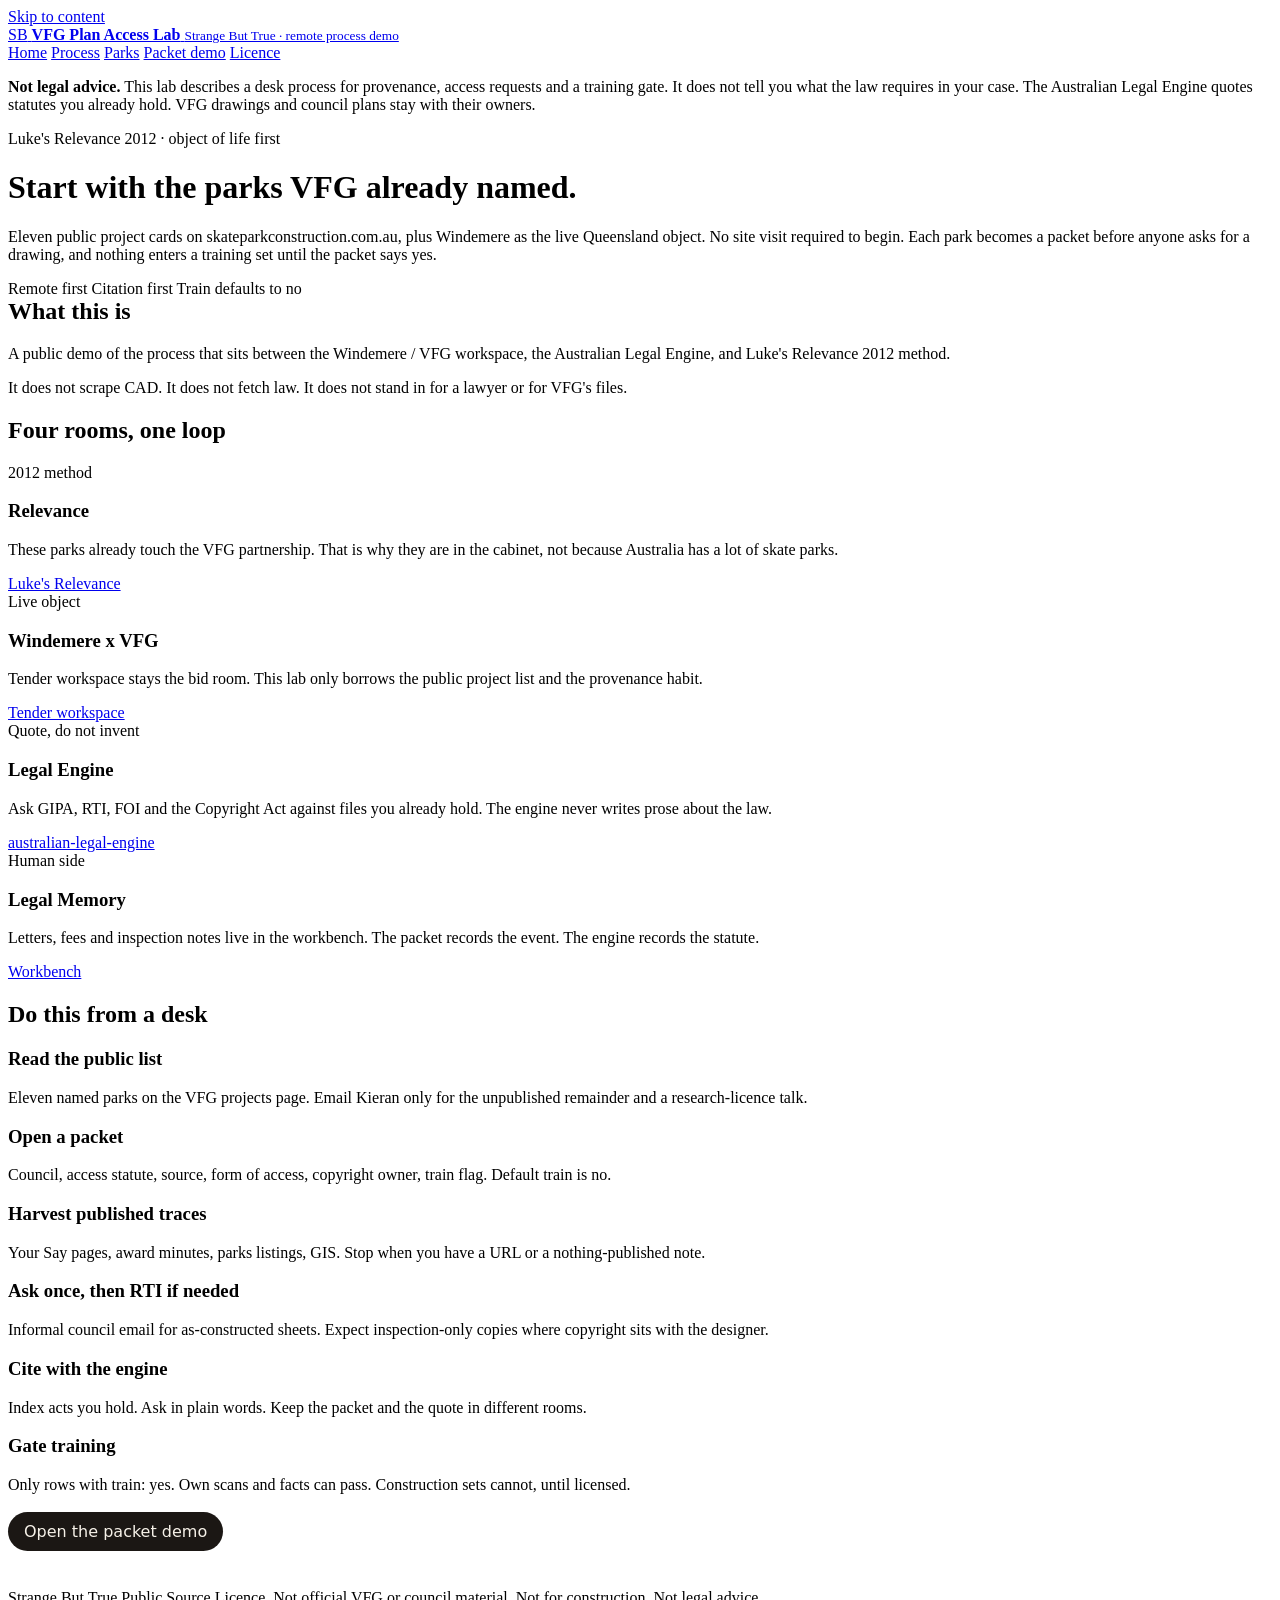
==== index.html @ 749d4e9e "Add home page" ====
<!doctype html>
<html lang="en-AU">
<head>
  <meta charset="utf-8">
  <meta name="viewport" content="width=device-width, initial-scale=1">
  <title>VFG Plan Access Lab | Strange But True</title>
  <meta name="description" content="Remote-first process for collecting Australian skate park plan provenance, starting from the VFG public projects list. Not legal advice.">
  <link rel="stylesheet" href="assets/css/style.css">
</head>
<body>
  <a class="skip-link" href="#main">Skip to content</a>
  <header class="site-header">
    <a class="brand" href="index.html">
      <span class="brand-mark">SB</span>
      <span>
        <strong>VFG Plan Access Lab</strong>
        <small>Strange But True · remote process demo</small>
      </span>
    </a>
    <nav aria-label="Primary">
      <a href="index.html" aria-current="page">Home</a>
      <a href="process.html">Process</a>
      <a href="parks.html">Parks</a>
      <a href="packet.html">Packet demo</a>
      <a href="licence.html">Licence</a>
    </nav>
  </header>
  <p class="caution"><strong>Not legal advice.</strong> This lab describes a desk process for provenance, access requests and a training gate. It does not tell you what the law requires in your case. The Australian Legal Engine quotes statutes you already hold. VFG drawings and council plans stay with their owners.</p>
  <main id="main" class="page-shell">
    <p class="kicker">Luke's Relevance 2012 · object of life first</p>
    <div class="hero">
      <div>
        <h1>Start with the parks VFG already named.</h1>
        <p class="lead">Eleven public project cards on skateparkconstruction.com.au, plus Windemere as the live Queensland object. No site visit required to begin. Each park becomes a packet before anyone asks for a drawing, and nothing enters a training set until the packet says yes.</p>
        <div class="badges">
          <span class="badge">Remote first</span>
          <span class="badge">Citation first</span>
          <span class="badge warn">Train defaults to no</span>
        </div>
      </div>
      <aside class="panel">
        <h2 style="margin-top:0">What this is</h2>
        <p>A public demo of the process that sits between the Windemere / VFG workspace, the Australian Legal Engine, and Luke's Relevance 2012 method.</p>
        <p>It does not scrape CAD. It does not fetch law. It does not stand in for a lawyer or for VFG's files.</p>
      </aside>
    </div>
    <h2>Four rooms, one loop</h2>
    <div class="grid">
      <article class="card">
        <span class="badge">2012 method</span>
        <h3>Relevance</h3>
        <p>These parks already touch the VFG partnership. That is why they are in the cabinet, not because Australia has a lot of skate parks.</p>
        <a href="https://auraofintelligence.github.io/australian-law-2012-lukes-relevance/">Luke's Relevance</a>
      </article>
      <article class="card">
        <span class="badge">Live object</span>
        <h3>Windemere x VFG</h3>
        <p>Tender workspace stays the bid room. This lab only borrows the public project list and the provenance habit.</p>
        <a href="https://auraofintelligence.github.io/windemere-skate-bowl-tender-workspace/">Tender workspace</a>
      </article>
      <article class="card">
        <span class="badge">Quote, do not invent</span>
        <h3>Legal Engine</h3>
        <p>Ask GIPA, RTI, FOI and the Copyright Act against files you already hold. The engine never writes prose about the law.</p>
        <a href="https://github.com/auraofintelligence/australian-legal-engine">australian-legal-engine</a>
      </article>
      <article class="card">
        <span class="badge">Human side</span>
        <h3>Legal Memory</h3>
        <p>Letters, fees and inspection notes live in the workbench. The packet records the event. The engine records the statute.</p>
        <a href="https://auraofintelligence.github.io/legal-memory-workbench/">Workbench</a>
      </article>
    </div>
    <h2>Do this from a desk</h2>
    <div class="steps">
      <article class="step"><div><h3>Read the public list</h3><p>Eleven named parks on the VFG projects page. Email Kieran only for the unpublished remainder and a research-licence talk.</p></div></article>
      <article class="step"><div><h3>Open a packet</h3><p>Council, access statute, source, form of access, copyright owner, train flag. Default train is no.</p></div></article>
      <article class="step"><div><h3>Harvest published traces</h3><p>Your Say pages, award minutes, parks listings, GIS. Stop when you have a URL or a nothing-published note.</p></div></article>
      <article class="step"><div><h3>Ask once, then RTI if needed</h3><p>Informal council email for as-constructed sheets. Expect inspection-only copies where copyright sits with the designer.</p></div></article>
      <article class="step"><div><h3>Cite with the engine</h3><p>Index acts you hold. Ask in plain words. Keep the packet and the quote in different rooms.</p></div></article>
      <article class="step"><div><h3>Gate training</h3><p>Only rows with train: yes. Own scans and facts can pass. Construction sets cannot, until licensed.</p></div></article>
    </div>
    <p style="margin:28px 0 48px">
      <a class="btn" href="packet.html" style="font-family:system-ui,sans-serif;background:#1b1714;color:#f6f1e8;text-decoration:none;padding:10px 16px;border-radius:999px;">Open the packet demo</a>
    </p>
  </main>
  <footer class="site-footer">
    <p>Strange But True Public Source Licence. Not official VFG or council material. Not for construction. Not legal advice.</p>
  </footer>
</body>
</html>
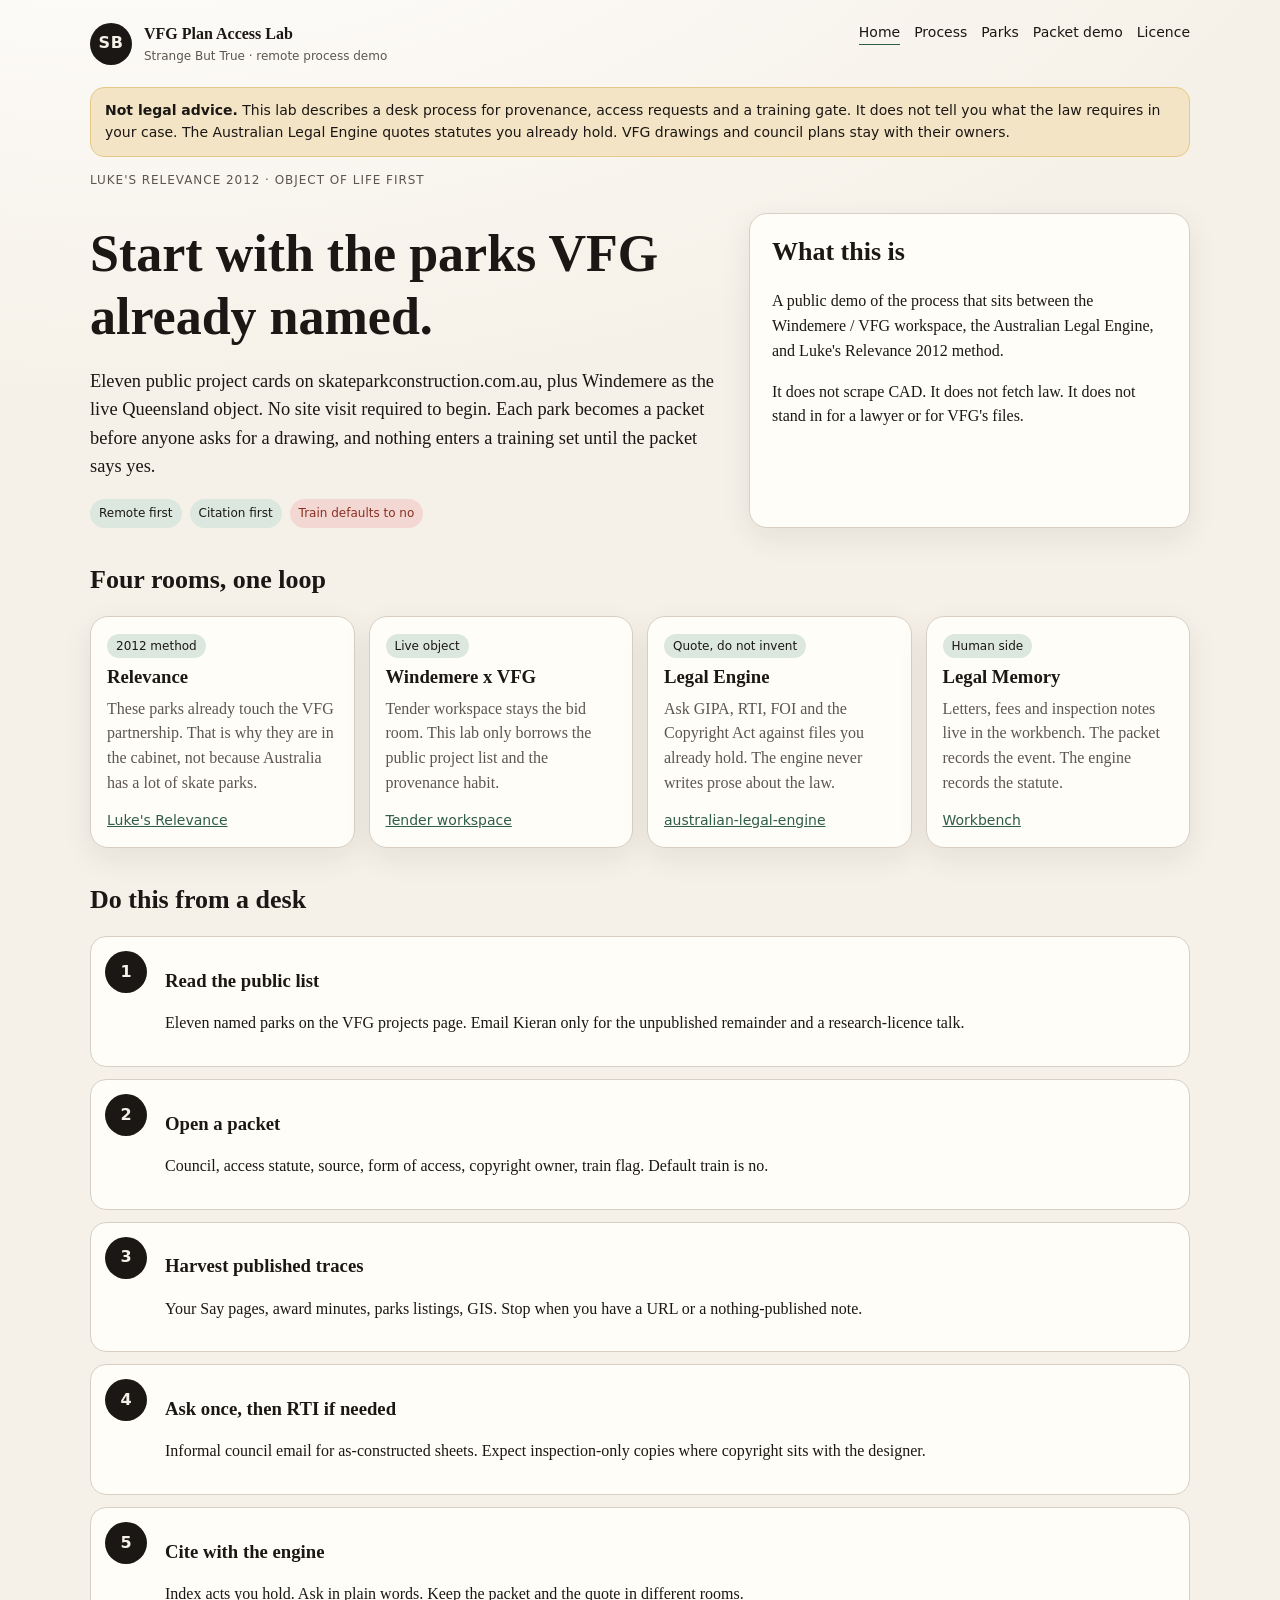
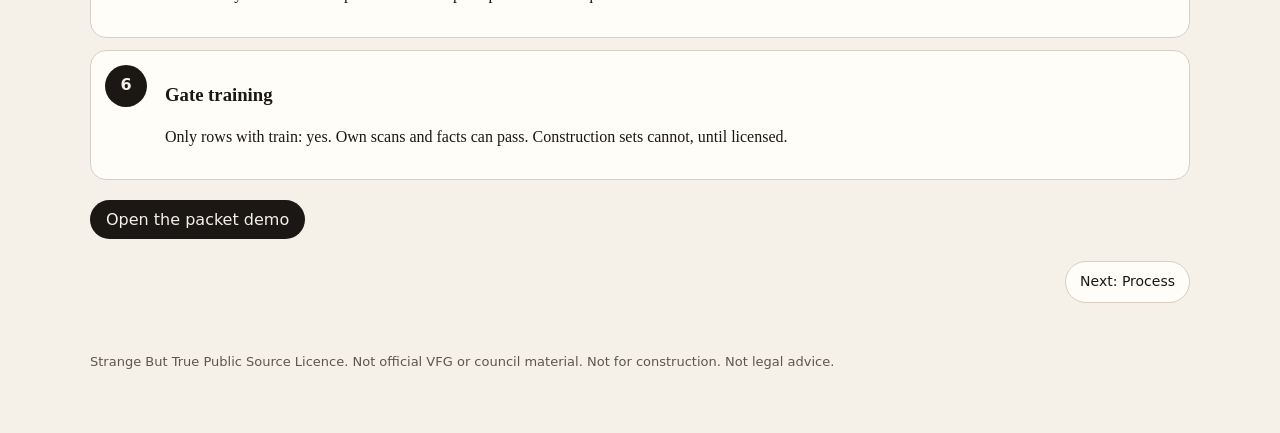
==== commit 4f6da7b0: "Add home pager and back-to-top" ====
--- a/index.html
+++ b/index.html
@@ -80,12 +80,18 @@
       <article class="step"><div><h3>Cite with the engine</h3><p>Index acts you hold. Ask in plain words. Keep the packet and the quote in different rooms.</p></div></article>
       <article class="step"><div><h3>Gate training</h3><p>Only rows with train: yes. Own scans and facts can pass. Construction sets cannot, until licensed.</p></div></article>
     </div>
-    <p style="margin:28px 0 48px">
+    <p style="margin:28px 0 8px">
       <a class="btn" href="packet.html" style="font-family:system-ui,sans-serif;background:#1b1714;color:#f6f1e8;text-decoration:none;padding:10px 16px;border-radius:999px;">Open the packet demo</a>
     </p>
+    <nav class="page-pager" aria-label="Page sequence">
+      <span class="pager-spacer"></span>
+      <a class="pager-next" href="process.html">Next: Process</a>
+    </nav>
   </main>
+  <button class="back-to-top" type="button" aria-label="Back to top">^</button>
   <footer class="site-footer">
     <p>Strange But True Public Source Licence. Not official VFG or council material. Not for construction. Not legal advice.</p>
   </footer>
+  <script src="assets/js/app.js"></script>
 </body>
 </html>
--- a/assets/css/style.css
+++ b/assets/css/style.css
@@ -0,0 +1,274 @@
+:root {
+  --ink: #1b1714;
+  --paper: #f6f1e8;
+  --panel: #fffdf8;
+  --line: #d7cfc3;
+  --muted: #5c564e;
+  --gum: #2f5d45;
+  --gum-soft: #dce8df;
+  --amber: #c27812;
+  --amber-soft: #f4e4c6;
+  --warn: #8a2f24;
+  --warn-soft: #f3d7d3;
+  --shadow: 0 10px 30px rgba(27, 23, 20, 0.08);
+  --radius: 18px;
+}
+* { box-sizing: border-box; }
+html { scroll-behavior: smooth; }
+body {
+  margin: 0;
+  font-family: Georgia, "Times New Roman", serif;
+  background: radial-gradient(1200px 600px at 10% -10%, #fff, var(--paper));
+  color: var(--ink);
+  line-height: 1.55;
+}
+a { color: var(--gum); }
+.skip-link { position: absolute; left: -999px; top: 0; }
+.skip-link:focus { left: 12px; background: #fff; padding: 8px; }
+.site-header, .site-footer, .caution, .page-shell {
+  width: min(1100px, calc(100% - 28px));
+  margin-left: auto;
+  margin-right: auto;
+}
+.site-header {
+  display: flex;
+  justify-content: space-between;
+  gap: 16px;
+  align-items: flex-start;
+  padding: 22px 0 8px;
+}
+.brand {
+  text-decoration: none;
+  color: inherit;
+  display: flex;
+  gap: 12px;
+  align-items: center;
+}
+.brand-mark {
+  width: 42px; height: 42px;
+  border-radius: 50%;
+  background: var(--ink);
+  color: var(--paper);
+  display: grid; place-items: center;
+  font-family: system-ui, sans-serif;
+  font-weight: 700;
+  letter-spacing: 0.04em;
+}
+.brand strong, .brand small { display: block; }
+.brand small { color: var(--muted); font-family: system-ui, sans-serif; font-size: 12px; }
+nav {
+  display: flex; flex-wrap: wrap; gap: 10px 14px;
+  font-family: system-ui, sans-serif; font-size: 14px;
+}
+nav a { text-decoration: none; color: var(--ink); border-bottom: 1px solid transparent; }
+nav a[aria-current="page"], nav a:hover { border-bottom-color: var(--gum); }
+.caution {
+  background: var(--amber-soft);
+  border: 1px solid #e8c888;
+  border-radius: 14px;
+  padding: 12px 14px;
+  font-family: system-ui, sans-serif;
+  font-size: 14px;
+}
+.kicker {
+  font-family: system-ui, sans-serif;
+  letter-spacing: 0.08em;
+  text-transform: uppercase;
+  font-size: 12px;
+  color: var(--muted);
+  margin-bottom: 6px;
+}
+h1, h2, h3 { line-height: 1.2; }
+h1 { font-size: clamp(32px, 6vw, 52px); margin: 10px 0 12px; }
+h2 { font-size: 26px; margin-top: 36px; }
+p.lead { font-size: 1.15rem; max-width: 46rem; }
+.hero {
+  display: grid;
+  grid-template-columns: 1.3fr 0.9fr;
+  gap: 22px;
+  margin: 24px 0 10px;
+}
+.panel, .card {
+  background: var(--panel);
+  border: 1px solid var(--line);
+  border-radius: var(--radius);
+  box-shadow: var(--shadow);
+}
+.panel { padding: 22px; }
+.badges { display: flex; flex-wrap: wrap; gap: 8px; margin-top: 16px; }
+.badge {
+  font-family: system-ui, sans-serif;
+  font-size: 12px;
+  padding: 5px 9px;
+  border-radius: 999px;
+  background: var(--gum-soft);
+}
+.badge.warn { background: var(--warn-soft); color: var(--warn); }
+.grid {
+  display: grid;
+  grid-template-columns: repeat(auto-fit, minmax(240px, 1fr));
+  gap: 14px;
+}
+.card { padding: 16px 16px 14px; }
+.card h3 { margin: 8px 0; }
+.card p { margin: 0 0 12px; color: var(--muted); }
+.card a { font-family: system-ui, sans-serif; font-size: 14px; }
+.steps { counter-reset: step; display: grid; gap: 12px; }
+.step {
+  display: grid;
+  grid-template-columns: 48px 1fr;
+  gap: 12px;
+  align-items: start;
+  background: var(--panel);
+  border: 1px solid var(--line);
+  border-radius: 16px;
+  padding: 14px;
+}
+.step::before {
+  counter-increment: step;
+  content: counter(step);
+  width: 42px; height: 42px;
+  border-radius: 50%;
+  background: var(--ink);
+  color: var(--paper);
+  display: grid; place-items: center;
+  font-family: system-ui, sans-serif;
+  font-weight: 700;
+}
+table {
+  width: 100%;
+  border-collapse: collapse;
+  font-family: system-ui, sans-serif;
+  font-size: 14px;
+  background: var(--panel);
+  border-radius: 16px;
+  overflow: hidden;
+}
+th, td { text-align: left; padding: 10px 12px; border-bottom: 1px solid var(--line); vertical-align: top; }
+th { background: #efe8dc; font-weight: 600; }
+.filters {
+  display: flex; flex-wrap: wrap; gap: 8px;
+  font-family: system-ui, sans-serif;
+  margin: 12px 0 16px;
+}
+.filters button {
+  border: 1px solid var(--line);
+  background: var(--panel);
+  border-radius: 999px;
+  padding: 7px 12px;
+  cursor: pointer;
+}
+.filters button[aria-pressed="true"] {
+  background: var(--ink);
+  color: var(--paper);
+  border-color: var(--ink);
+}
+.packet {
+  display: grid;
+  grid-template-columns: 280px 1fr;
+  gap: 16px;
+  margin: 18px 0 40px;
+}
+.park-list { display: grid; gap: 8px; }
+.park-list button {
+  text-align: left;
+  border: 1px solid var(--line);
+  background: var(--panel);
+  border-radius: 12px;
+  padding: 10px 12px;
+  cursor: pointer;
+  font-family: system-ui, sans-serif;
+}
+.park-list button.active { border-color: var(--gum); background: var(--gum-soft); }
+.packet-form label { display: block; font-family: system-ui, sans-serif; font-size: 13px; margin: 10px 0 4px; }
+.packet-form input, .packet-form select, .packet-form textarea {
+  width: 100%;
+  padding: 8px 10px;
+  border-radius: 10px;
+  border: 1px solid var(--line);
+  font: inherit;
+  background: #fff;
+}
+.packet-form textarea { min-height: 90px; }
+.actions { display: flex; flex-wrap: wrap; gap: 8px; margin-top: 14px; }
+.actions button, .actions a.btn {
+  font-family: system-ui, sans-serif;
+  border: 0;
+  background: var(--ink);
+  color: var(--paper);
+  border-radius: 999px;
+  padding: 9px 14px;
+  cursor: pointer;
+  text-decoration: none;
+}
+.actions button.ghost {
+  background: transparent;
+  color: var(--ink);
+  border: 1px solid var(--line);
+}
+.yaml {
+  white-space: pre-wrap;
+  font-family: ui-monospace, SFMono-Regular, Menlo, Consolas, monospace;
+  font-size: 13px;
+  background: #171411;
+  color: #f3eadc;
+  padding: 14px;
+  border-radius: 14px;
+  overflow: auto;
+}
+.gate-yes { color: #cde8d4; }
+.gate-no { color: #ffd0c8; }
+.site-footer {
+  padding: 28px 0 48px;
+  color: var(--muted);
+  font-family: system-ui, sans-serif;
+  font-size: 13px;
+}
+.page-pager {
+  display: flex;
+  justify-content: space-between;
+  gap: 12px;
+  flex-wrap: wrap;
+  margin: 28px 0 8px;
+  font-family: system-ui, sans-serif;
+}
+.page-pager a {
+  text-decoration: none;
+  color: var(--ink);
+  border: 1px solid var(--line);
+  background: var(--panel);
+  border-radius: 999px;
+  padding: 9px 14px;
+}
+.page-pager a:hover { border-color: var(--gum); }
+.page-pager .pager-next { margin-left: auto; }
+.page-pager .pager-spacer { visibility: hidden; pointer-events: none; }
+.back-to-top {
+  position: fixed;
+  right: 16px;
+  bottom: 16px;
+  z-index: 20;
+  width: 46px;
+  height: 46px;
+  border: 0;
+  border-radius: 50%;
+  background: var(--ink);
+  color: var(--paper);
+  font-size: 20px;
+  line-height: 1;
+  cursor: pointer;
+  box-shadow: var(--shadow);
+  opacity: 0;
+  pointer-events: none;
+  transform: translateY(8px);
+  transition: opacity 0.2s ease, transform 0.2s ease;
+}
+.back-to-top.is-visible {
+  opacity: 1;
+  pointer-events: auto;
+  transform: none;
+}
+@media (max-width: 820px) {
+  .hero, .packet { grid-template-columns: 1fr; }
+  .site-header { flex-direction: column; }
+}
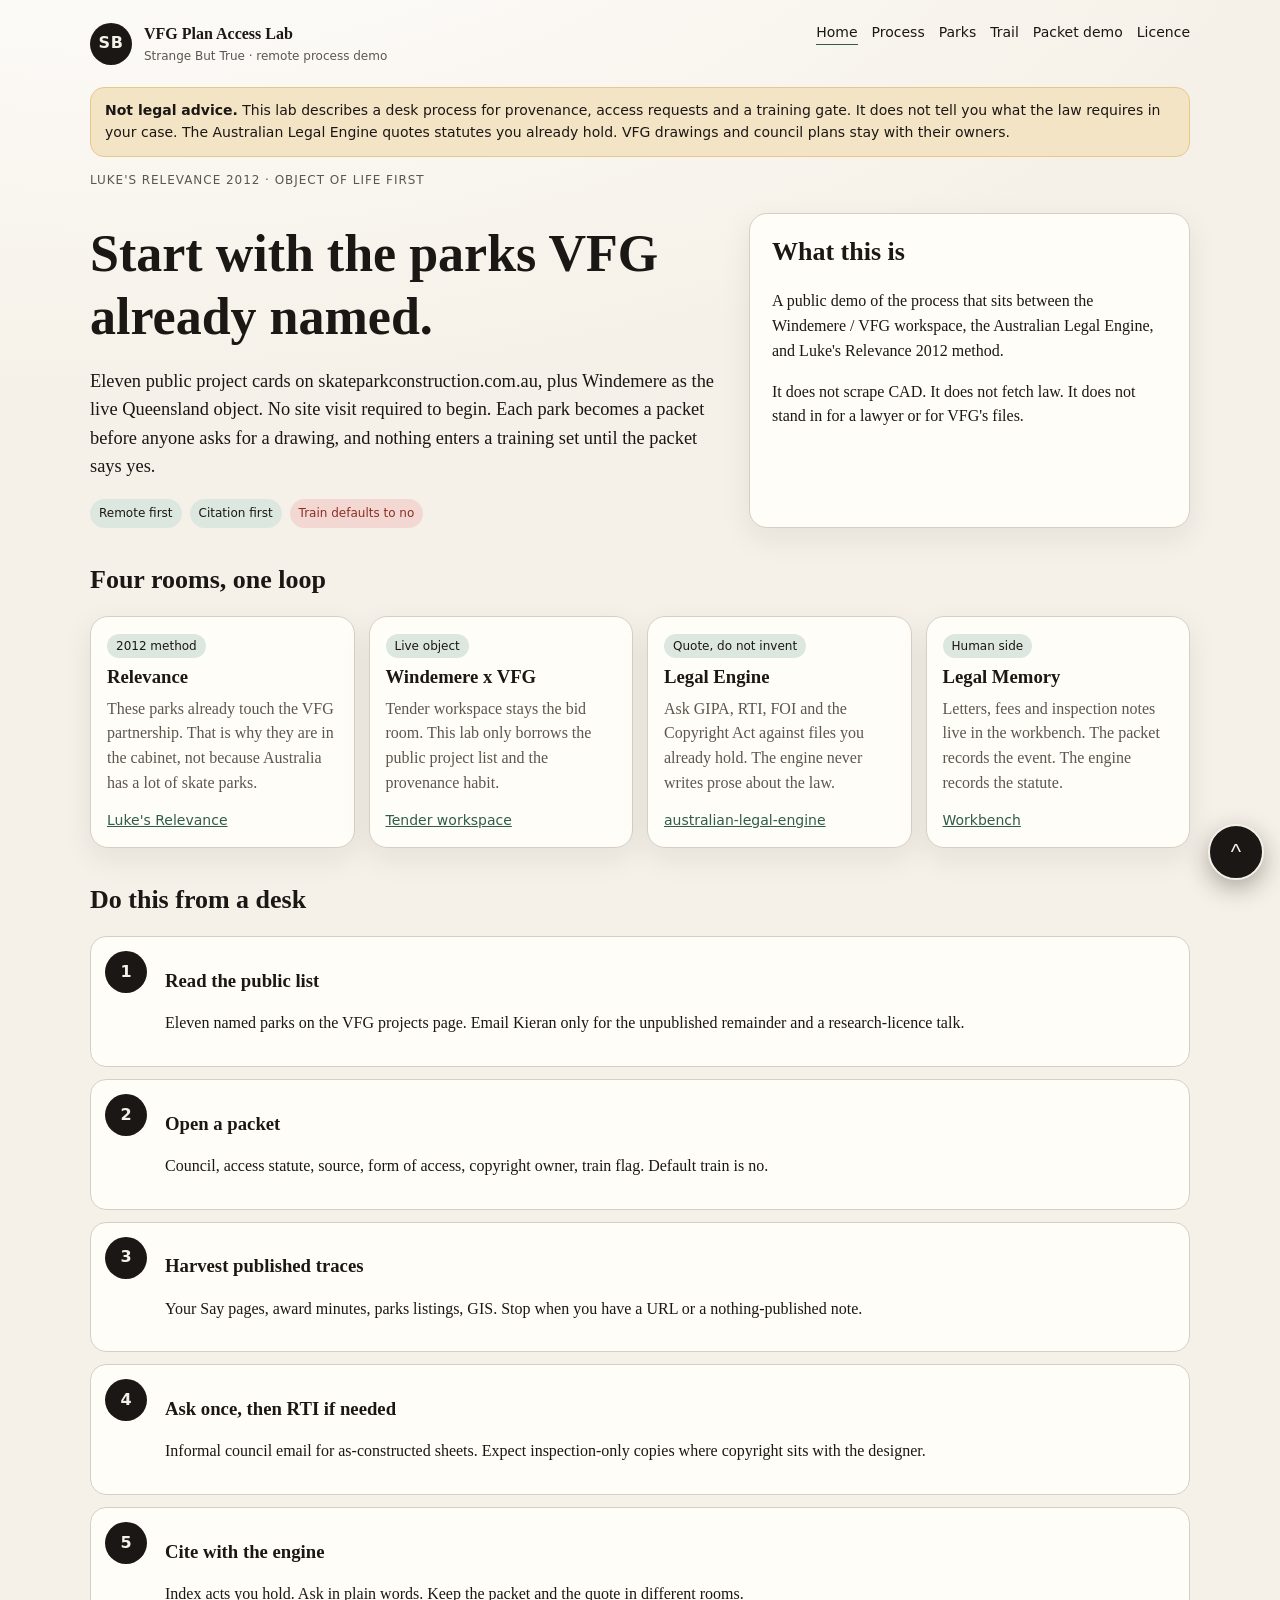
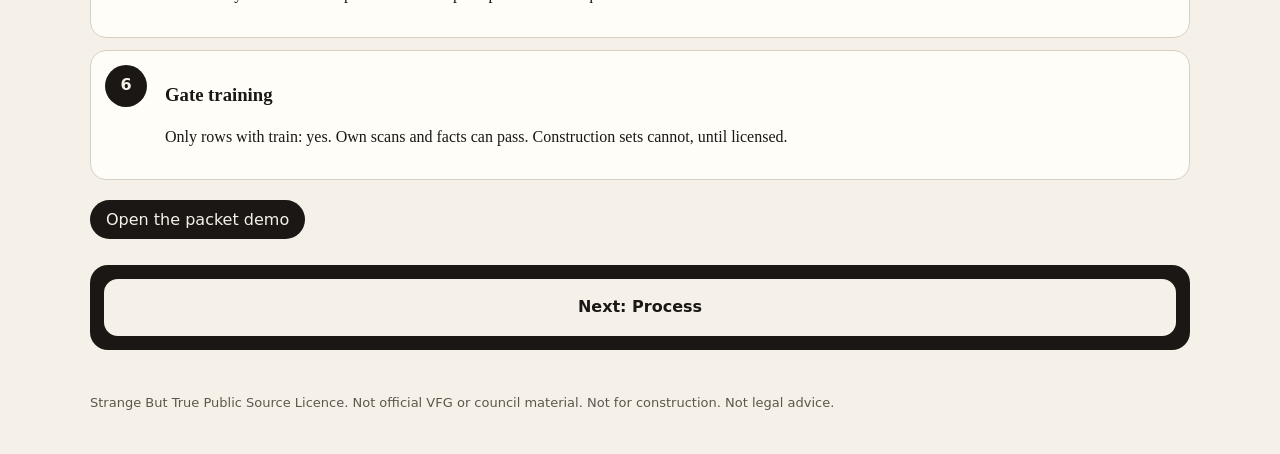
==== commit 878a13f1: "Add Trail to the top menu on every page" ====
--- a/index.html
+++ b/index.html
@@ -21,6 +21,7 @@
       <a href="index.html" aria-current="page">Home</a>
       <a href="process.html">Process</a>
       <a href="parks.html">Parks</a>
+      <a href="trail.html">Trail</a>
       <a href="packet.html">Packet demo</a>
       <a href="licence.html">Licence</a>
     </nav>
--- a/assets/css/style.css
+++ b/assets/css/style.css
@@ -219,56 +219,76 @@
 .gate-yes { color: #cde8d4; }
 .gate-no { color: #ffd0c8; }
 .site-footer {
-  padding: 28px 0 48px;
+  padding: 12px 72px 28px 0;
   color: var(--muted);
   font-family: system-ui, sans-serif;
   font-size: 13px;
 }
 .page-pager {
-  display: flex;
-  justify-content: space-between;
-  gap: 12px;
-  flex-wrap: wrap;
-  margin: 28px 0 8px;
-  font-family: system-ui, sans-serif;
+  display: grid;
+  grid-template-columns: 1fr 1fr;
+  gap: 10px;
+  margin: 32px 0 18px;
+  padding: 14px;
+  font-family: system-ui, sans-serif;
+  background: #1b1714;
+  border-radius: 18px;
 }
 .page-pager a {
   text-decoration: none;
-  color: var(--ink);
-  border: 1px solid var(--line);
-  background: var(--panel);
-  border-radius: 999px;
-  padding: 9px 14px;
-}
-.page-pager a:hover { border-color: var(--gum); }
-.page-pager .pager-next { margin-left: auto; }
-.page-pager .pager-spacer { visibility: hidden; pointer-events: none; }
+  color: #f6f1e8;
+  background: #2c2621;
+  border: 2px solid #f6f1e8;
+  border-radius: 14px;
+  padding: 14px 16px;
+  min-height: 52px;
+  display: flex;
+  align-items: center;
+  justify-content: center;
+  text-align: center;
+  font-size: 16px;
+  font-weight: 600;
+  -webkit-tap-highlight-color: transparent;
+}
+.page-pager a:hover,
+.page-pager a:focus-visible {
+  background: #2f5d45;
+  border-color: #f6f1e8;
+}
+.page-pager .pager-next {
+  background: #f6f1e8;
+  color: #1b1714;
+  border-color: #f6f1e8;
+}
+.page-pager .pager-spacer { display: none; }
+.page-pager a:only-child,
+.page-pager .pager-next:only-of-type { grid-column: 1 / -1; }
 .back-to-top {
   position: fixed;
-  right: 16px;
-  bottom: 16px;
-  z-index: 20;
-  width: 46px;
-  height: 46px;
-  border: 0;
+  right: max(16px, env(safe-area-inset-right));
+  bottom: max(20px, env(safe-area-inset-bottom));
+  z-index: 80;
+  width: 56px;
+  height: 56px;
+  min-width: 56px;
+  min-height: 56px;
+  padding: 0;
+  border: 2px solid #f6f1e8;
   border-radius: 50%;
-  background: var(--ink);
-  color: var(--paper);
-  font-size: 20px;
+  background: #1b1714;
+  color: #f6f1e8;
+  font-size: 22px;
   line-height: 1;
   cursor: pointer;
-  box-shadow: var(--shadow);
-  opacity: 0;
-  pointer-events: none;
-  transform: translateY(8px);
-  transition: opacity 0.2s ease, transform 0.2s ease;
-}
-.back-to-top.is-visible {
+  box-shadow: 0 8px 24px rgba(27, 23, 20, 0.35);
   opacity: 1;
   pointer-events: auto;
-  transform: none;
-}
+  -webkit-tap-highlight-color: transparent;
+  touch-action: manipulation;
+}
+.back-to-top:active { transform: scale(0.96); }
 @media (max-width: 820px) {
   .hero, .packet { grid-template-columns: 1fr; }
   .site-header { flex-direction: column; }
-}
+  .page-pager { grid-template-columns: 1fr; }
+}
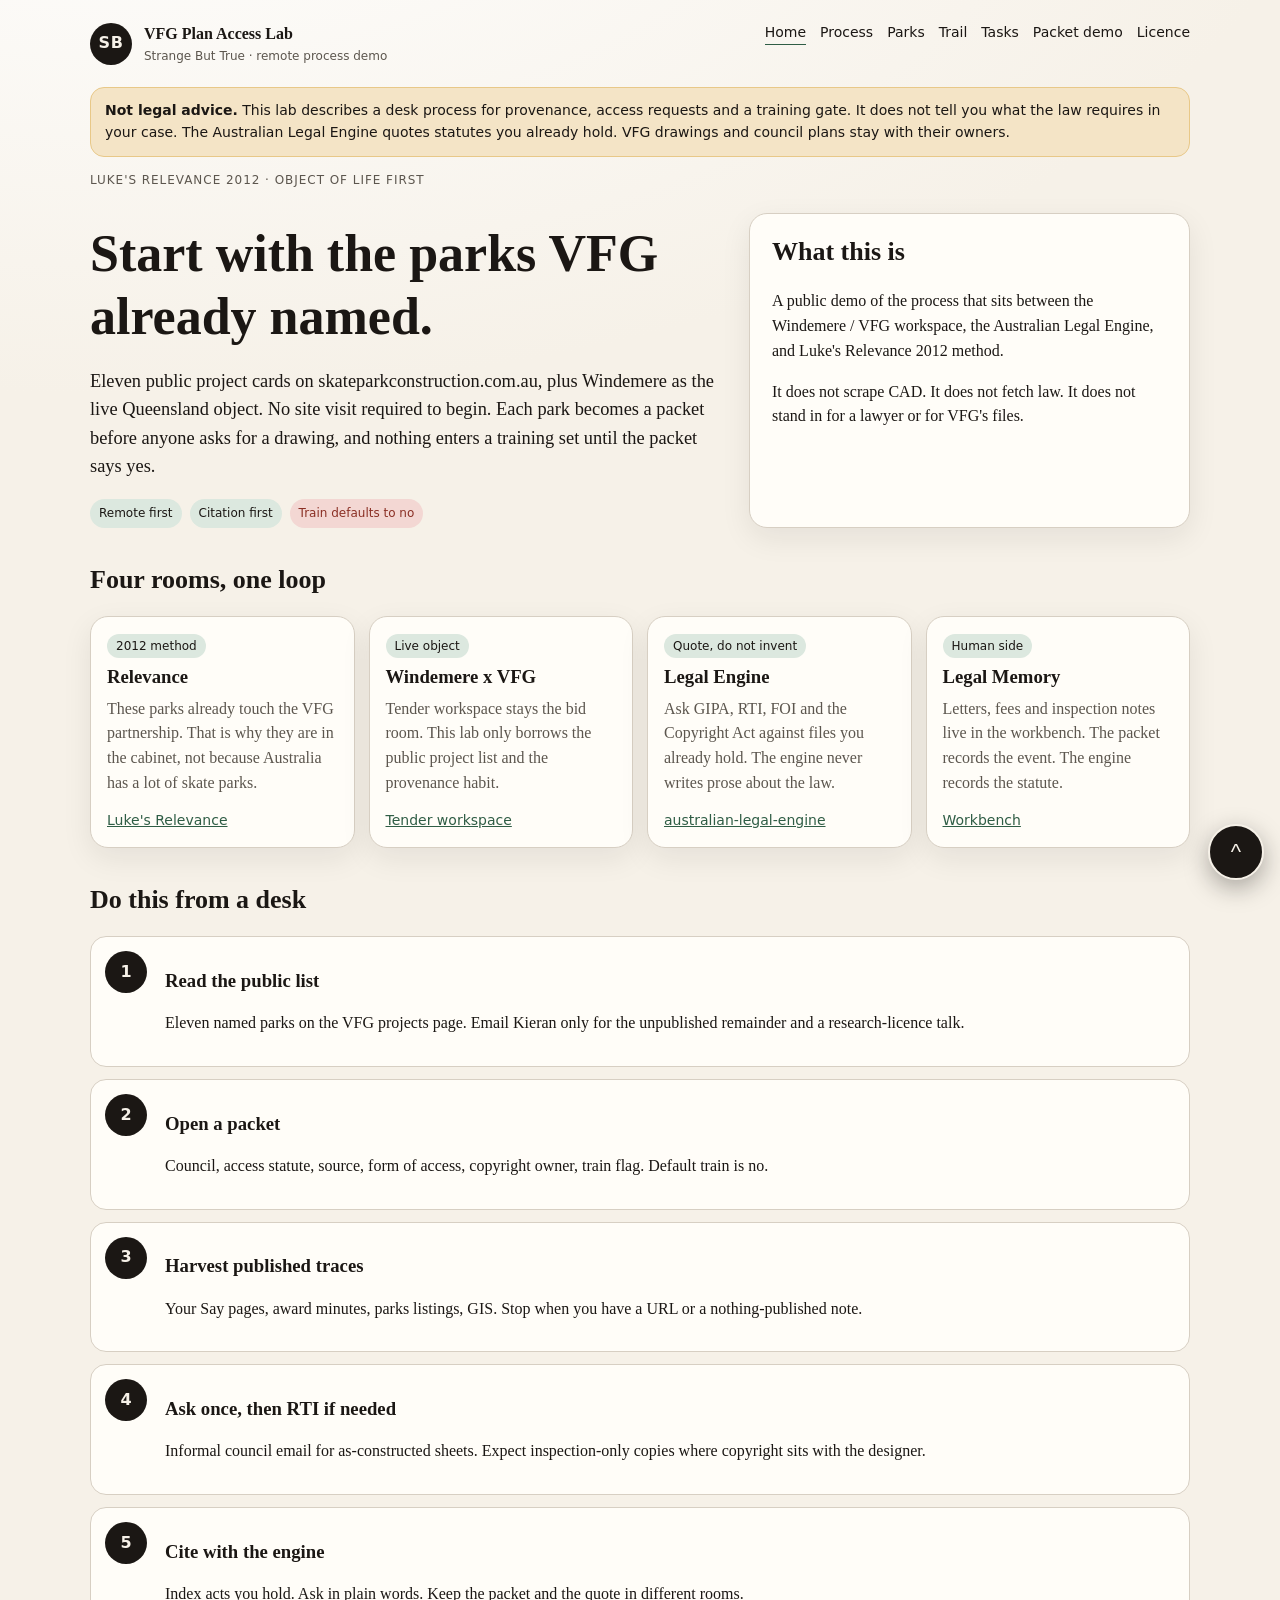
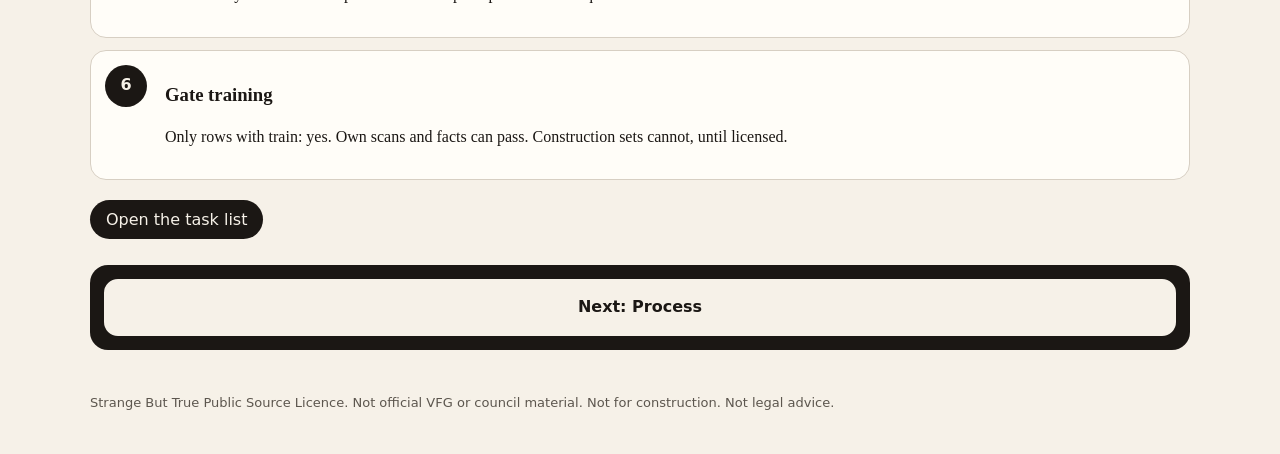
==== commit 9c3f4a06: "Put Tasks in the home menu" ====
--- a/index.html
+++ b/index.html
@@ -22,6 +22,7 @@
       <a href="process.html">Process</a>
       <a href="parks.html">Parks</a>
       <a href="trail.html">Trail</a>
+      <a href="tasks.html">Tasks</a>
       <a href="packet.html">Packet demo</a>
       <a href="licence.html">Licence</a>
     </nav>
@@ -82,7 +83,7 @@
       <article class="step"><div><h3>Gate training</h3><p>Only rows with train: yes. Own scans and facts can pass. Construction sets cannot, until licensed.</p></div></article>
     </div>
     <p style="margin:28px 0 8px">
-      <a class="btn" href="packet.html" style="font-family:system-ui,sans-serif;background:#1b1714;color:#f6f1e8;text-decoration:none;padding:10px 16px;border-radius:999px;">Open the packet demo</a>
+      <a class="btn" href="tasks.html" style="font-family:system-ui,sans-serif;background:#1b1714;color:#f6f1e8;text-decoration:none;padding:10px 16px;border-radius:999px;">Open the task list</a>
     </p>
     <nav class="page-pager" aria-label="Page sequence">
       <span class="pager-spacer"></span>
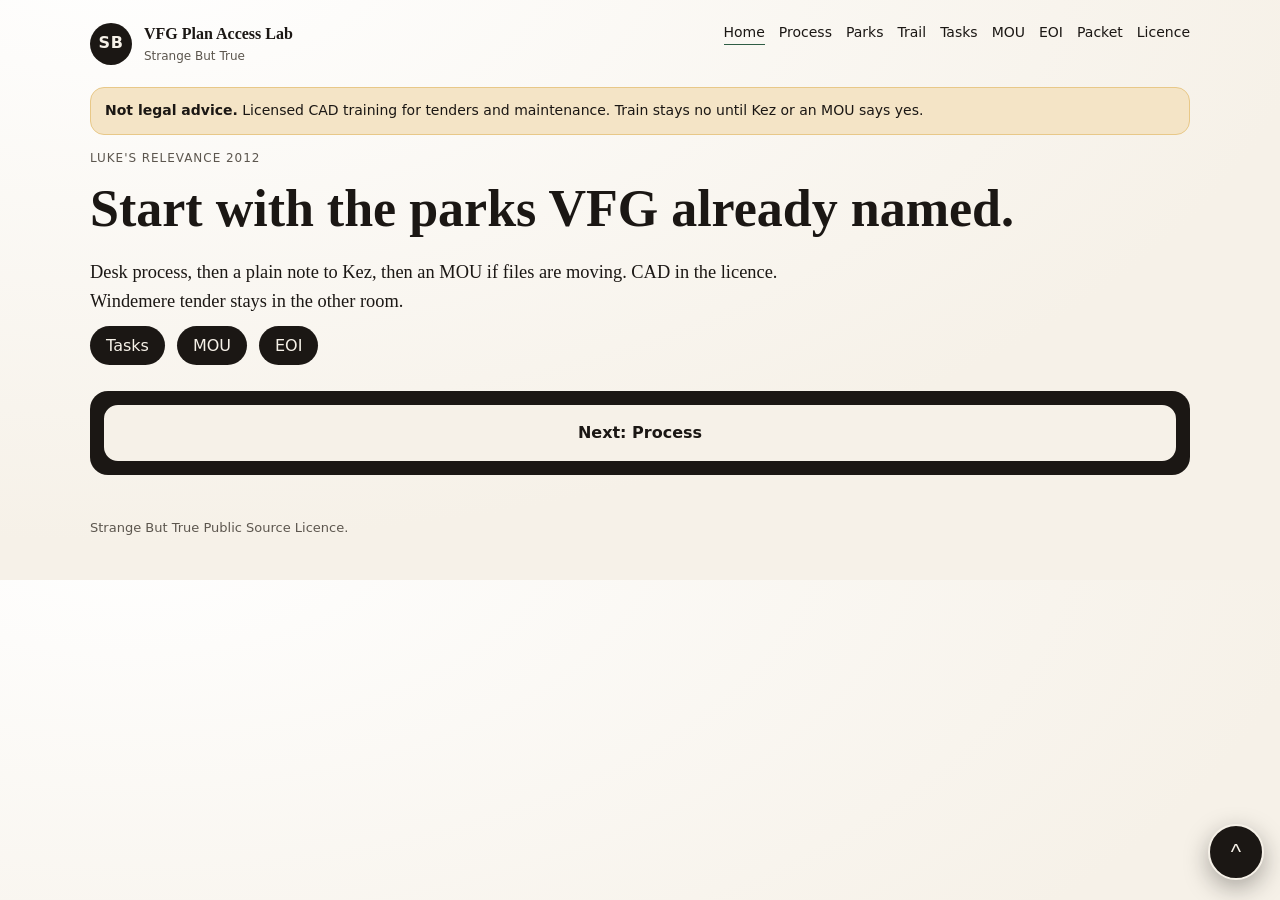
==== commit 530facd2: "Bake MOU and EOI into the HTML nav on every key page" ====
--- a/index.html
+++ b/index.html
@@ -4,18 +4,13 @@
   <meta charset="utf-8">
   <meta name="viewport" content="width=device-width, initial-scale=1">
   <title>VFG Plan Access Lab | Strange But True</title>
-  <meta name="description" content="Remote-first process for collecting Australian skate park plan provenance, starting from the VFG public projects list. Not legal advice.">
-  <link rel="stylesheet" href="assets/css/style.css">
+  <link rel="stylesheet" href="assets/css/style.css?v=nav2">
 </head>
 <body>
-  <a class="skip-link" href="#main">Skip to content</a>
   <header class="site-header">
     <a class="brand" href="index.html">
       <span class="brand-mark">SB</span>
-      <span>
-        <strong>VFG Plan Access Lab</strong>
-        <small>Strange But True · remote process demo</small>
-      </span>
+      <span><strong>VFG Plan Access Lab</strong><small>Strange But True</small></span>
     </a>
     <nav aria-label="Primary">
       <a href="index.html" aria-current="page">Home</a>
@@ -23,77 +18,27 @@
       <a href="parks.html">Parks</a>
       <a href="trail.html">Trail</a>
       <a href="tasks.html">Tasks</a>
-      <a href="packet.html">Packet demo</a>
+      <a href="mou.html">MOU</a>
+      <a href="eoi.html">EOI</a>
+      <a href="packet.html">Packet</a>
       <a href="licence.html">Licence</a>
     </nav>
   </header>
-  <p class="caution"><strong>Not legal advice.</strong> This lab describes a desk process for provenance, access requests and a training gate. It does not tell you what the law requires in your case. The Australian Legal Engine quotes statutes you already hold. VFG drawings and council plans stay with their owners.</p>
-  <main id="main" class="page-shell">
-    <p class="kicker">Luke's Relevance 2012 · object of life first</p>
-    <div class="hero">
-      <div>
-        <h1>Start with the parks VFG already named.</h1>
-        <p class="lead">Eleven public project cards on skateparkconstruction.com.au, plus Windemere as the live Queensland object. No site visit required to begin. Each park becomes a packet before anyone asks for a drawing, and nothing enters a training set until the packet says yes.</p>
-        <div class="badges">
-          <span class="badge">Remote first</span>
-          <span class="badge">Citation first</span>
-          <span class="badge warn">Train defaults to no</span>
-        </div>
-      </div>
-      <aside class="panel">
-        <h2 style="margin-top:0">What this is</h2>
-        <p>A public demo of the process that sits between the Windemere / VFG workspace, the Australian Legal Engine, and Luke's Relevance 2012 method.</p>
-        <p>It does not scrape CAD. It does not fetch law. It does not stand in for a lawyer or for VFG's files.</p>
-      </aside>
-    </div>
-    <h2>Four rooms, one loop</h2>
-    <div class="grid">
-      <article class="card">
-        <span class="badge">2012 method</span>
-        <h3>Relevance</h3>
-        <p>These parks already touch the VFG partnership. That is why they are in the cabinet, not because Australia has a lot of skate parks.</p>
-        <a href="https://auraofintelligence.github.io/australian-law-2012-lukes-relevance/">Luke's Relevance</a>
-      </article>
-      <article class="card">
-        <span class="badge">Live object</span>
-        <h3>Windemere x VFG</h3>
-        <p>Tender workspace stays the bid room. This lab only borrows the public project list and the provenance habit.</p>
-        <a href="https://auraofintelligence.github.io/windemere-skate-bowl-tender-workspace/">Tender workspace</a>
-      </article>
-      <article class="card">
-        <span class="badge">Quote, do not invent</span>
-        <h3>Legal Engine</h3>
-        <p>Ask GIPA, RTI, FOI and the Copyright Act against files you already hold. The engine never writes prose about the law.</p>
-        <a href="https://github.com/auraofintelligence/australian-legal-engine">australian-legal-engine</a>
-      </article>
-      <article class="card">
-        <span class="badge">Human side</span>
-        <h3>Legal Memory</h3>
-        <p>Letters, fees and inspection notes live in the workbench. The packet records the event. The engine records the statute.</p>
-        <a href="https://auraofintelligence.github.io/legal-memory-workbench/">Workbench</a>
-      </article>
-    </div>
-    <h2>Do this from a desk</h2>
-    <div class="steps">
-      <article class="step"><div><h3>Read the public list</h3><p>Eleven named parks on the VFG projects page. Email Kieran only for the unpublished remainder and a research-licence talk.</p></div></article>
-      <article class="step"><div><h3>Open a packet</h3><p>Council, access statute, source, form of access, copyright owner, train flag. Default train is no.</p></div></article>
-      <article class="step"><div><h3>Harvest published traces</h3><p>Your Say pages, award minutes, parks listings, GIS. Stop when you have a URL or a nothing-published note.</p></div></article>
-      <article class="step"><div><h3>Ask once, then RTI if needed</h3><p>Informal council email for as-constructed sheets. Expect inspection-only copies where copyright sits with the designer.</p></div></article>
-      <article class="step"><div><h3>Cite with the engine</h3><p>Index acts you hold. Ask in plain words. Keep the packet and the quote in different rooms.</p></div></article>
-      <article class="step"><div><h3>Gate training</h3><p>Only rows with train: yes. Own scans and facts can pass. Construction sets cannot, until licensed.</p></div></article>
-    </div>
-    <p style="margin:28px 0 8px">
-      <a class="btn" href="tasks.html" style="font-family:system-ui,sans-serif;background:#1b1714;color:#f6f1e8;text-decoration:none;padding:10px 16px;border-radius:999px;">Open the task list</a>
-    </p>
-    <nav class="page-pager" aria-label="Page sequence">
+  <p class="caution"><strong>Not legal advice.</strong> Licensed CAD training for tenders and maintenance. Train stays no until Kez or an MOU says yes.</p>
+  <main class="page-shell">
+    <p class="kicker">Luke's Relevance 2012</p>
+    <h1>Start with the parks VFG already named.</h1>
+    <p class="lead">Desk process, then a plain note to Kez, then an MOU if files are moving. CAD in the licence. Windemere tender stays in the other room.</p>
+    <p><a class="btn" href="tasks.html" style="font-family:system-ui,sans-serif;background:#1b1714;color:#f6f1e8;text-decoration:none;padding:10px 16px;border-radius:999px;">Tasks</a>
+    <a class="btn" href="mou.html" style="font-family:system-ui,sans-serif;background:#1b1714;color:#f6f1e8;text-decoration:none;padding:10px 16px;border-radius:999px;margin-left:8px;">MOU</a>
+    <a class="btn" href="eoi.html" style="font-family:system-ui,sans-serif;background:#1b1714;color:#f6f1e8;text-decoration:none;padding:10px 16px;border-radius:999px;margin-left:8px;">EOI</a></p>
+    <nav class="page-pager">
       <span class="pager-spacer"></span>
       <a class="pager-next" href="process.html">Next: Process</a>
     </nav>
   </main>
   <button class="back-to-top" type="button" aria-label="Back to top">^</button>
-  <footer class="site-footer">
-    <p>Strange But True Public Source Licence. Not official VFG or council material. Not for construction. Not legal advice.</p>
-  </footer>
-  <script src="assets/js/app.js"></script>
+  <footer class="site-footer"><p>Strange But True Public Source Licence.</p></footer>
+  <script src="assets/js/app.js?v=nav2"></script>
 </body>
 </html>
